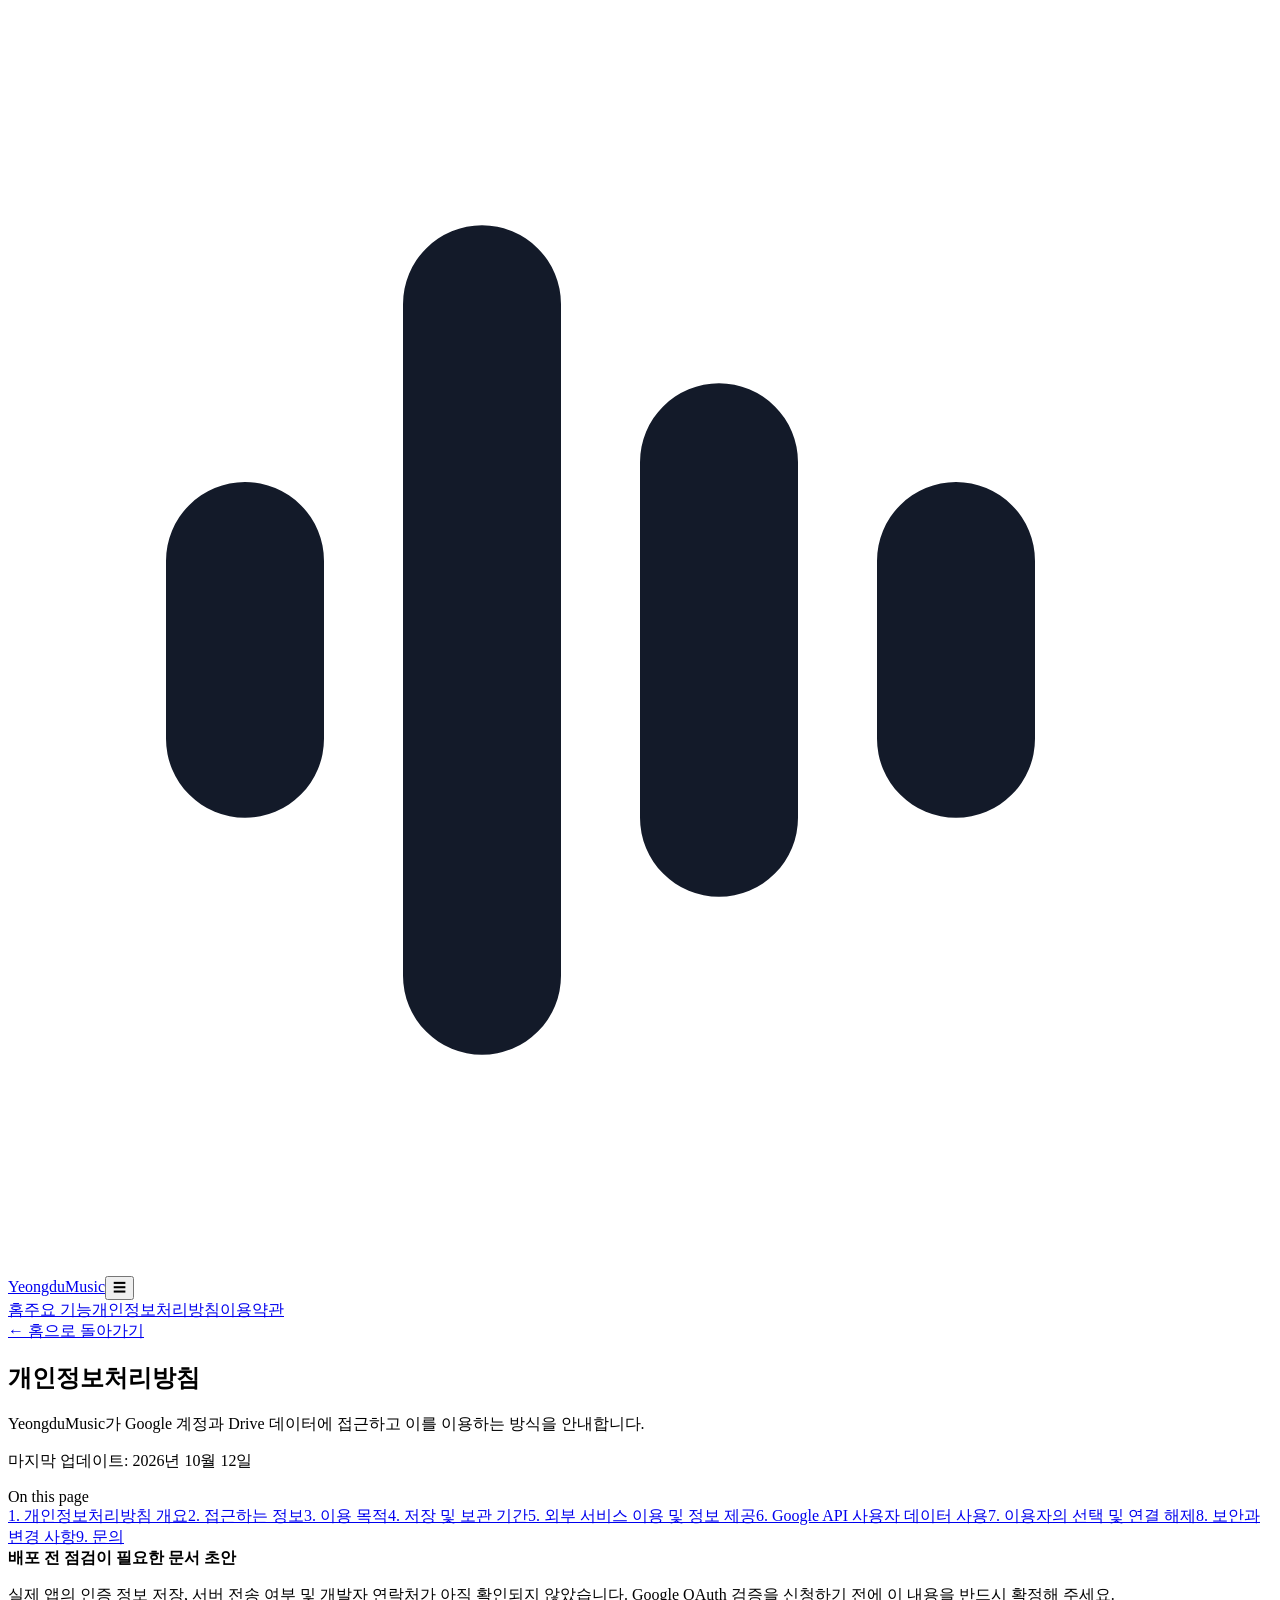
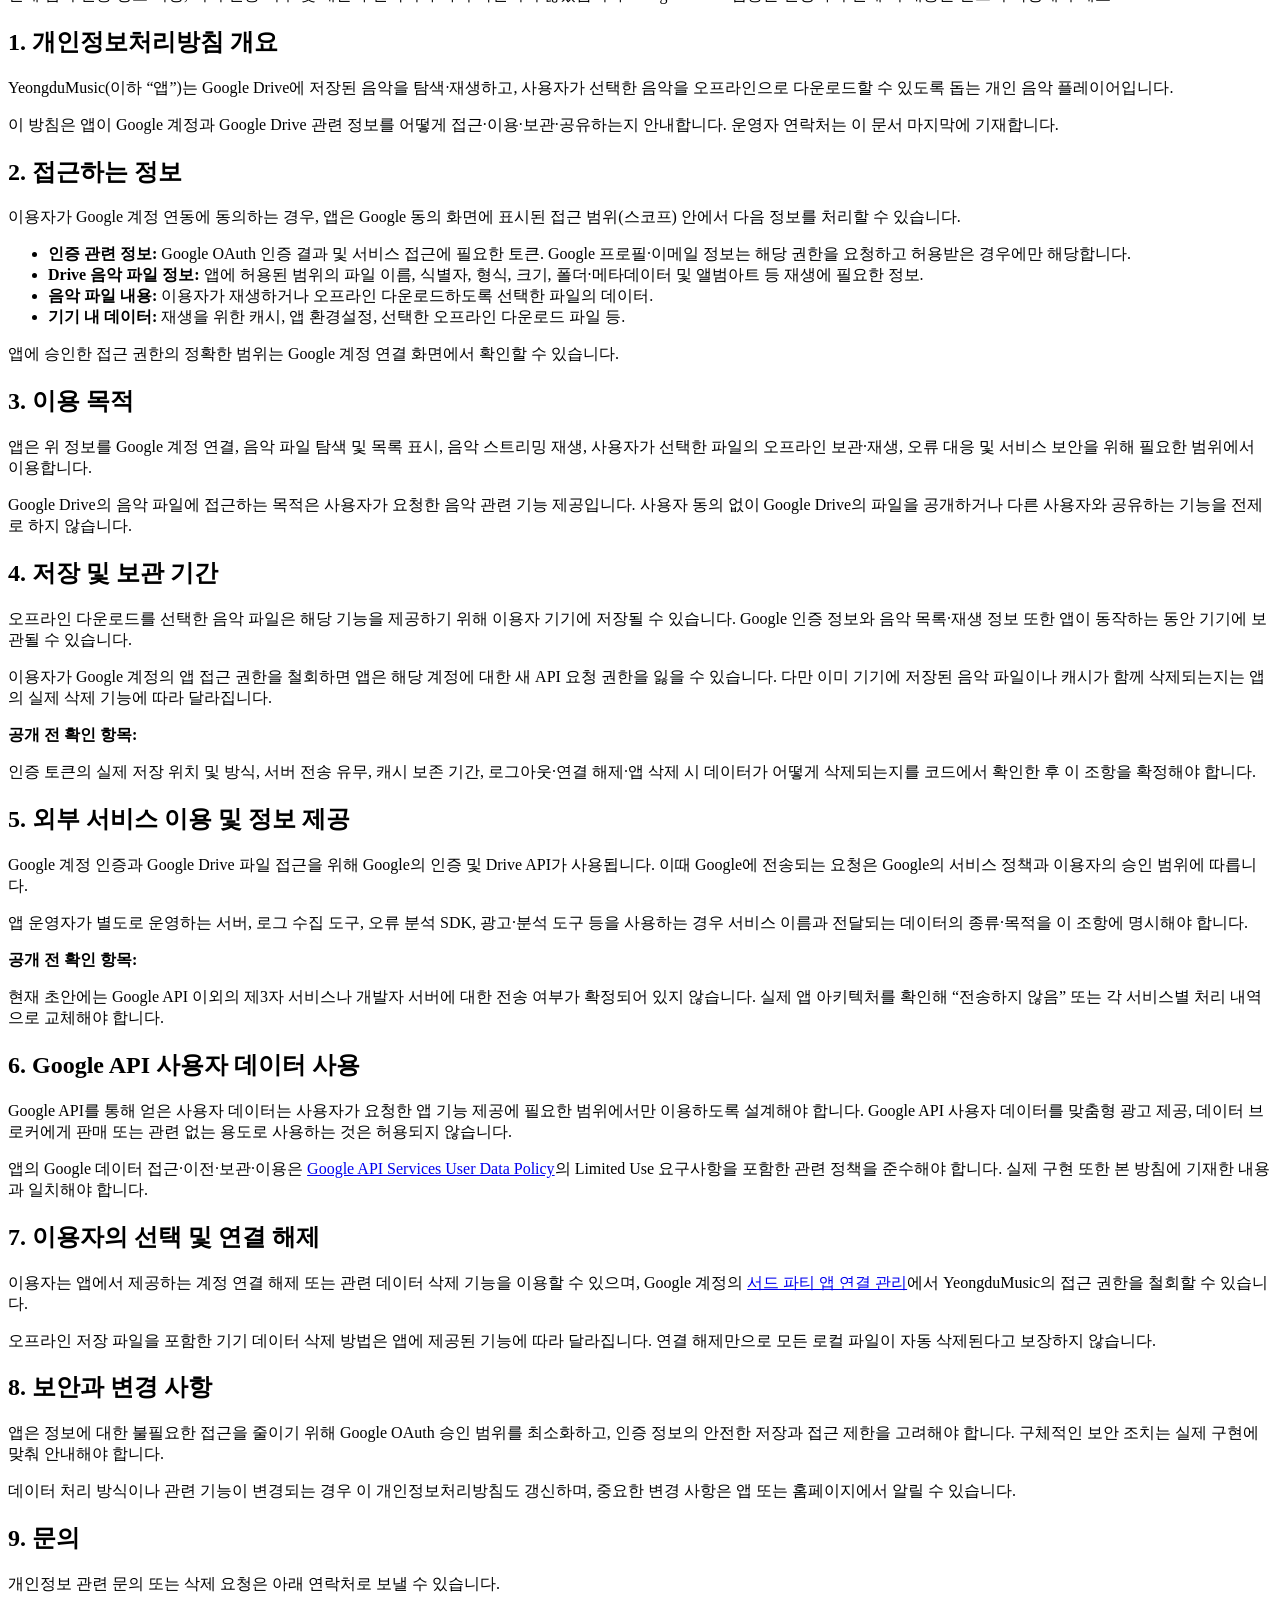
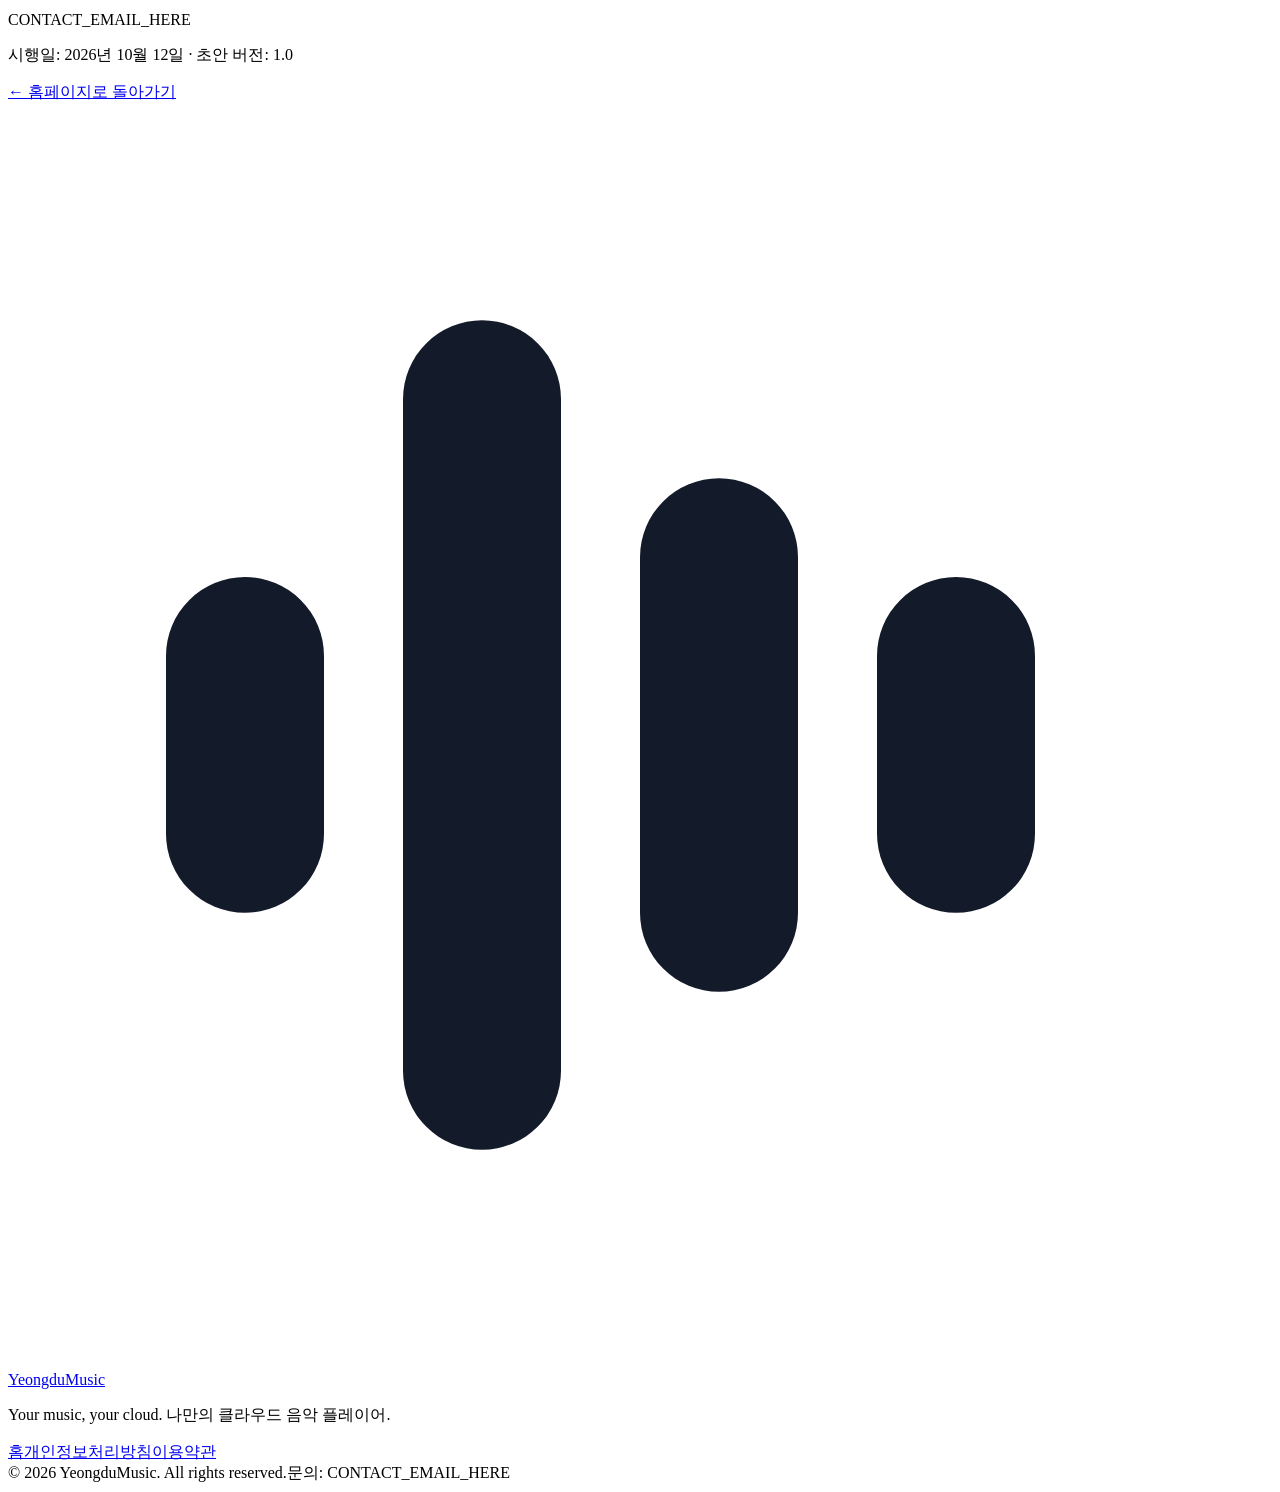
==== public/privacy/index.html @ 57102c9e "Initial Commit" ====
<!doctype html>
<html lang="ko"><head><meta charset="UTF-8"><meta name="viewport" content="width=device-width,initial-scale=1"><meta name="theme-color" content="#080a10"><meta name="description" content="YeongduMusic Google Drive 음악 플레이어 개인정보처리방침"><link rel="canonical" href="https://music.yeongdu.xyz/privacy/"><link rel="icon" type="image/svg+xml" href="/assets/favicon.svg"><link rel="stylesheet" href="/assets/styles.css"><title>개인정보처리방침 | YeongduMusic</title><script src="/assets/site.js" defer></script></head>
<body><header class="site-header"><div class="container header-inner"><a class="brand" href="/" aria-label="YeongduMusic 홈"><span class="brand-symbol" aria-hidden="true"><svg viewBox="0 0 64 64"><path d="M12 28v9M24 15v34M36 23v18M48 28v9" stroke="#131a29" stroke-width="8" stroke-linecap="round"/></svg></span><span>YeongduMusic</span></a><button type="button" class="menu-toggle" data-menu-toggle aria-label="메뉴 열기" aria-controls="main-nav" aria-expanded="false">☰</button><nav class="nav" id="main-nav" data-nav aria-label="주요 메뉴"><a href="/">홈</a><a href="/#features">주요 기능</a><a href="/privacy/" class="nav-active">개인정보처리방침</a><a href="/terms/" >이용약관</a></nav></div></header><main><section class="legal-hero"><div class="container"><a class="back-link" href="/"><span aria-hidden="true">←</span> 홈으로 돌아가기</a><h1>개인정보처리방침</h1><p>YeongduMusic가 Google 계정과 Drive 데이터에 접근하고 이를 이용하는 방식을 안내합니다.</p><p class="legal-meta">마지막 업데이트: 2026년 10월 12일</p></div></section><div class="container legal-layout"><aside class="toc" aria-label="문서 목차"><div class="toc-title">On this page</div><a href="#overview">1. 개인정보처리방침 개요</a><a href="#data">2. 접근하는 정보</a><a href="#purpose">3. 이용 목적</a><a href="#storage">4. 저장 및 보관 기간</a><a href="#sharing">5. 외부 서비스 이용 및 정보 제공</a><a href="#google">6. Google API 사용자 데이터 사용</a><a href="#control">7. 이용자의 선택 및 연결 해제</a><a href="#security">8. 보안과 변경 사항</a><a href="#contact">9. 문의</a></aside><article class="legal-content"><div class="legal-alert" role="note"><strong>배포 전 점검이 필요한 문서 초안</strong><p>실제 앱의 인증 정보 저장, 서버 전송 여부 및 개발자 연락처가 아직 확인되지 않았습니다. Google OAuth 검증을 신청하기 전에 이 내용을 반드시 확정해 주세요.</p></div><section id="overview"><h2>1. 개인정보처리방침 개요</h2><p>YeongduMusic(이하 “앱”)는 Google Drive에 저장된 음악을 탐색·재생하고, 사용자가 선택한 음악을 오프라인으로 다운로드할 수 있도록 돕는 개인 음악 플레이어입니다.</p><p>이 방침은 앱이 Google 계정과 Google Drive 관련 정보를 어떻게 접근·이용·보관·공유하는지 안내합니다. 운영자 연락처는 이 문서 마지막에 기재합니다.</p></section><section id="data"><h2>2. 접근하는 정보</h2><p>이용자가 Google 계정 연동에 동의하는 경우, 앱은 Google 동의 화면에 표시된 접근 범위(스코프) 안에서 다음 정보를 처리할 수 있습니다.</p><ul><li><strong>인증 관련 정보:</strong> Google OAuth 인증 결과 및 서비스 접근에 필요한 토큰. Google 프로필·이메일 정보는 해당 권한을 요청하고 허용받은 경우에만 해당합니다.</li><li><strong>Drive 음악 파일 정보:</strong> 앱에 허용된 범위의 파일 이름, 식별자, 형식, 크기, 폴더·메타데이터 및 앨범아트 등 재생에 필요한 정보.</li><li><strong>음악 파일 내용:</strong> 이용자가 재생하거나 오프라인 다운로드하도록 선택한 파일의 데이터.</li><li><strong>기기 내 데이터:</strong> 재생을 위한 캐시, 앱 환경설정, 선택한 오프라인 다운로드 파일 등.</li></ul><p>앱에 승인한 접근 권한의 정확한 범위는 Google 계정 연결 화면에서 확인할 수 있습니다.</p></section><section id="purpose"><h2>3. 이용 목적</h2><p>앱은 위 정보를 Google 계정 연결, 음악 파일 탐색 및 목록 표시, 음악 스트리밍 재생, 사용자가 선택한 파일의 오프라인 보관·재생, 오류 대응 및 서비스 보안을 위해 필요한 범위에서 이용합니다.</p><p>Google Drive의 음악 파일에 접근하는 목적은 사용자가 요청한 음악 관련 기능 제공입니다. 사용자 동의 없이 Google Drive의 파일을 공개하거나 다른 사용자와 공유하는 기능을 전제로 하지 않습니다.</p></section><section id="storage"><h2>4. 저장 및 보관 기간</h2><p>오프라인 다운로드를 선택한 음악 파일은 해당 기능을 제공하기 위해 이용자 기기에 저장될 수 있습니다. Google 인증 정보와 음악 목록·재생 정보 또한 앱이 동작하는 동안 기기에 보관될 수 있습니다.</p><p>이용자가 Google 계정의 앱 접근 권한을 철회하면 앱은 해당 계정에 대한 새 API 요청 권한을 잃을 수 있습니다. 다만 이미 기기에 저장된 음악 파일이나 캐시가 함께 삭제되는지는 앱의 실제 삭제 기능에 따라 달라집니다.</p><div class="legal-alert"><strong>공개 전 확인 항목:</strong><p>인증 토큰의 실제 저장 위치 및 방식, 서버 전송 유무, 캐시 보존 기간, 로그아웃·연결 해제·앱 삭제 시 데이터가 어떻게 삭제되는지를 코드에서 확인한 후 이 조항을 확정해야 합니다.</p></div></section><section id="sharing"><h2>5. 외부 서비스 이용 및 정보 제공</h2><p>Google 계정 인증과 Google Drive 파일 접근을 위해 Google의 인증 및 Drive API가 사용됩니다. 이때 Google에 전송되는 요청은 Google의 서비스 정책과 이용자의 승인 범위에 따릅니다.</p><p>앱 운영자가 별도로 운영하는 서버, 로그 수집 도구, 오류 분석 SDK, 광고·분석 도구 등을 사용하는 경우 서비스 이름과 전달되는 데이터의 종류·목적을 이 조항에 명시해야 합니다.</p><div class="legal-alert"><strong>공개 전 확인 항목:</strong><p>현재 초안에는 Google API 이외의 제3자 서비스나 개발자 서버에 대한 전송 여부가 확정되어 있지 않습니다. 실제 앱 아키텍처를 확인해 “전송하지 않음” 또는 각 서비스별 처리 내역으로 교체해야 합니다.</p></div></section><section id="google"><h2>6. Google API 사용자 데이터 사용</h2><p>Google API를 통해 얻은 사용자 데이터는 사용자가 요청한 앱 기능 제공에 필요한 범위에서만 이용하도록 설계해야 합니다. Google API 사용자 데이터를 맞춤형 광고 제공, 데이터 브로커에게 판매 또는 관련 없는 용도로 사용하는 것은 허용되지 않습니다.</p><p>앱의 Google 데이터 접근·이전·보관·이용은 <a href="https://developers.google.com/terms/api-services-user-data-policy" target="_blank" rel="noopener noreferrer">Google API Services User Data Policy</a>의 Limited Use 요구사항을 포함한 관련 정책을 준수해야 합니다. 실제 구현 또한 본 방침에 기재한 내용과 일치해야 합니다.</p></section><section id="control"><h2>7. 이용자의 선택 및 연결 해제</h2><p>이용자는 앱에서 제공하는 계정 연결 해제 또는 관련 데이터 삭제 기능을 이용할 수 있으며, Google 계정의 <a href="https://myaccount.google.com/connections" target="_blank" rel="noopener noreferrer">서드 파티 앱 연결 관리</a>에서 YeongduMusic의 접근 권한을 철회할 수 있습니다.</p><p>오프라인 저장 파일을 포함한 기기 데이터 삭제 방법은 앱에 제공된 기능에 따라 달라집니다. 연결 해제만으로 모든 로컬 파일이 자동 삭제된다고 보장하지 않습니다.</p></section><section id="security"><h2>8. 보안과 변경 사항</h2><p>앱은 정보에 대한 불필요한 접근을 줄이기 위해 Google OAuth 승인 범위를 최소화하고, 인증 정보의 안전한 저장과 접근 제한을 고려해야 합니다. 구체적인 보안 조치는 실제 구현에 맞춰 안내해야 합니다.</p><p>데이터 처리 방식이나 관련 기능이 변경되는 경우 이 개인정보처리방침도 갱신하며, 중요한 변경 사항은 앱 또는 홈페이지에서 알릴 수 있습니다.</p></section><section id="contact"><h2>9. 문의</h2><p>개인정보 관련 문의 또는 삭제 요청은 아래 연락처로 보낼 수 있습니다.</p><div class="contact-tile"><span>CONTACT_EMAIL_HERE</span></div><p class="minor" style="margin-top:16px">시행일: 2026년 10월 12일 · 초안 버전: 1.0</p></section><a href="/" class="back-link">← 홈페이지로 돌아가기</a></article></div></main><footer class="site-footer"><div class="container"><div class="footer-top"><div><a class="brand" href="/" aria-label="YeongduMusic 홈"><span class="brand-symbol" aria-hidden="true"><svg viewBox="0 0 64 64"><path d="M12 28v9M24 15v34M36 23v18M48 28v9" stroke="#131a29" stroke-width="8" stroke-linecap="round"/></svg></span><span>YeongduMusic</span></a><p class="footer-brand-text">Your music, your cloud. 나만의 클라우드 음악 플레이어.</p></div><nav aria-label="푸터 메뉴" class="footer-links"><a href="/">홈</a><a href="/privacy/">개인정보처리방침</a><a href="/terms/">이용약관</a></nav></div><div class="footer-bottom"><span>© <span data-year>2026</span> YeongduMusic. All rights reserved.</span><span class="footer-contact">문의: CONTACT_EMAIL_HERE</span></div></div></footer></body></html>
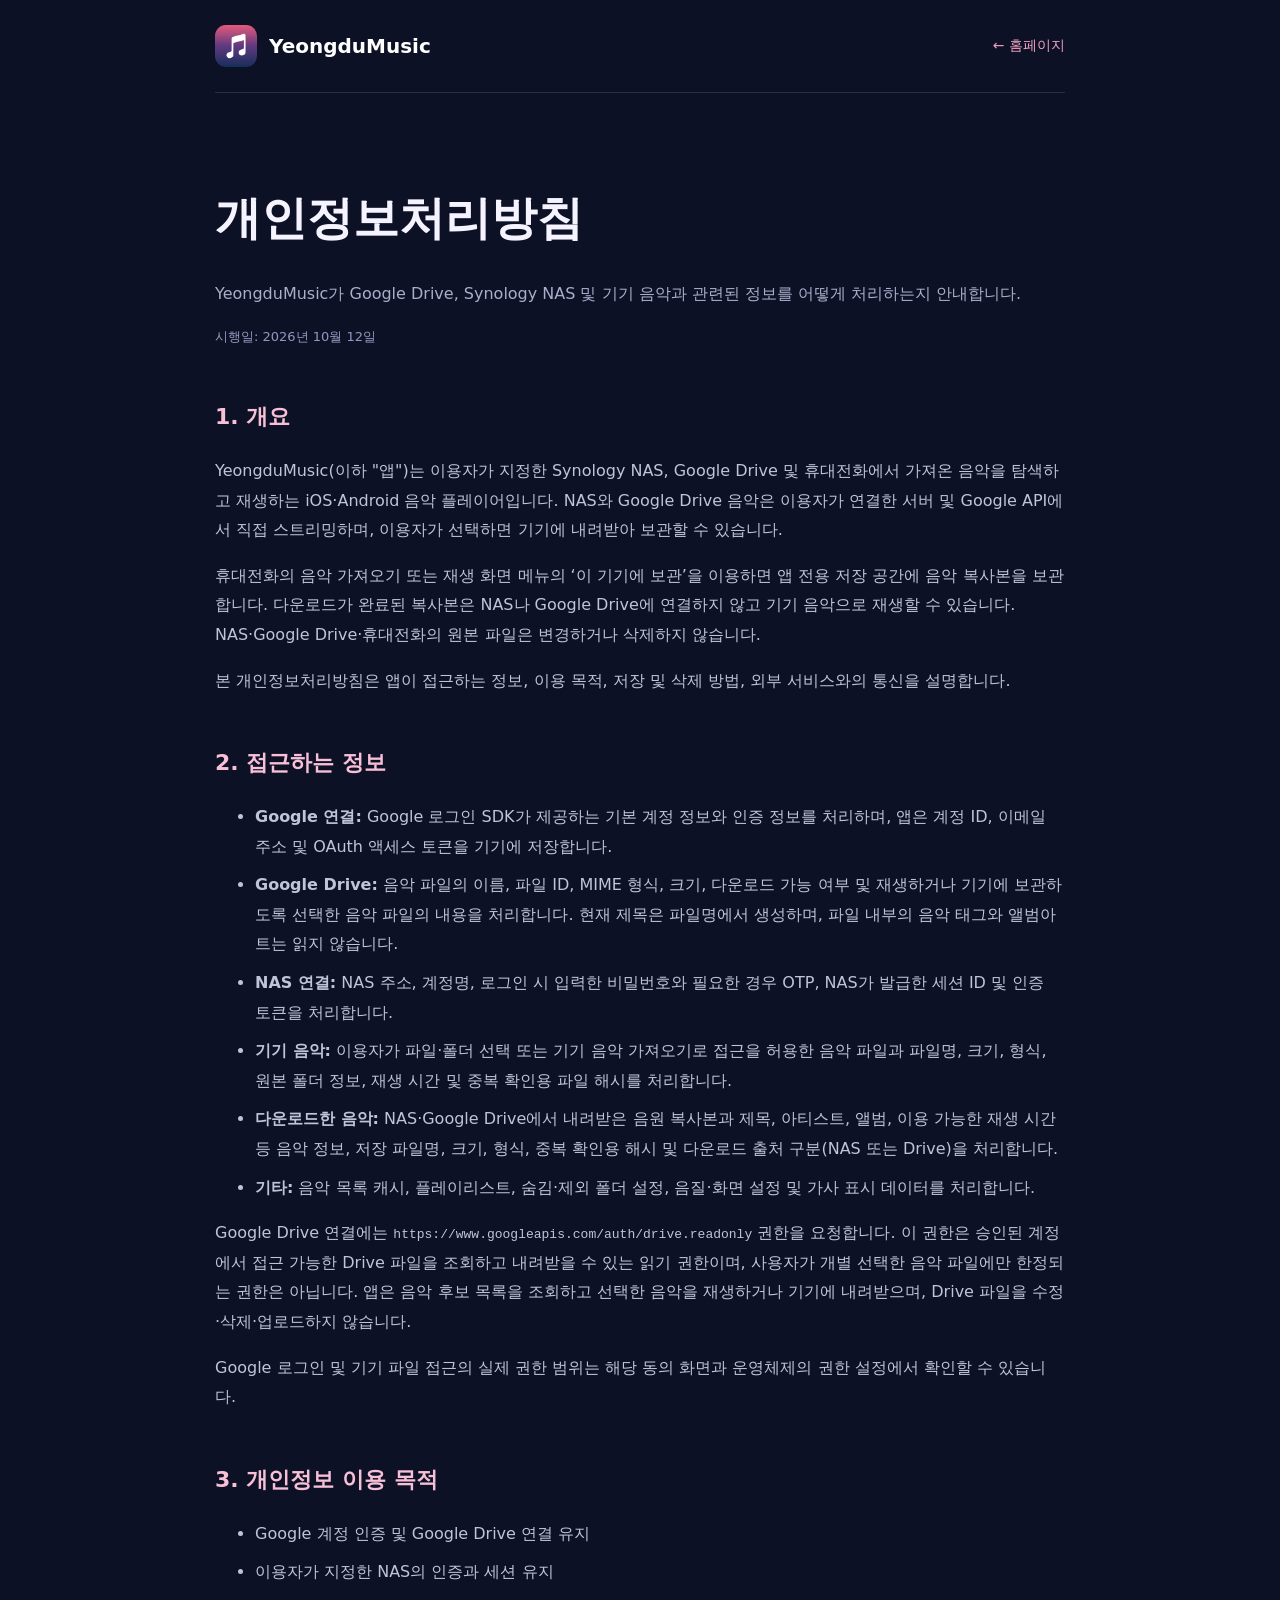
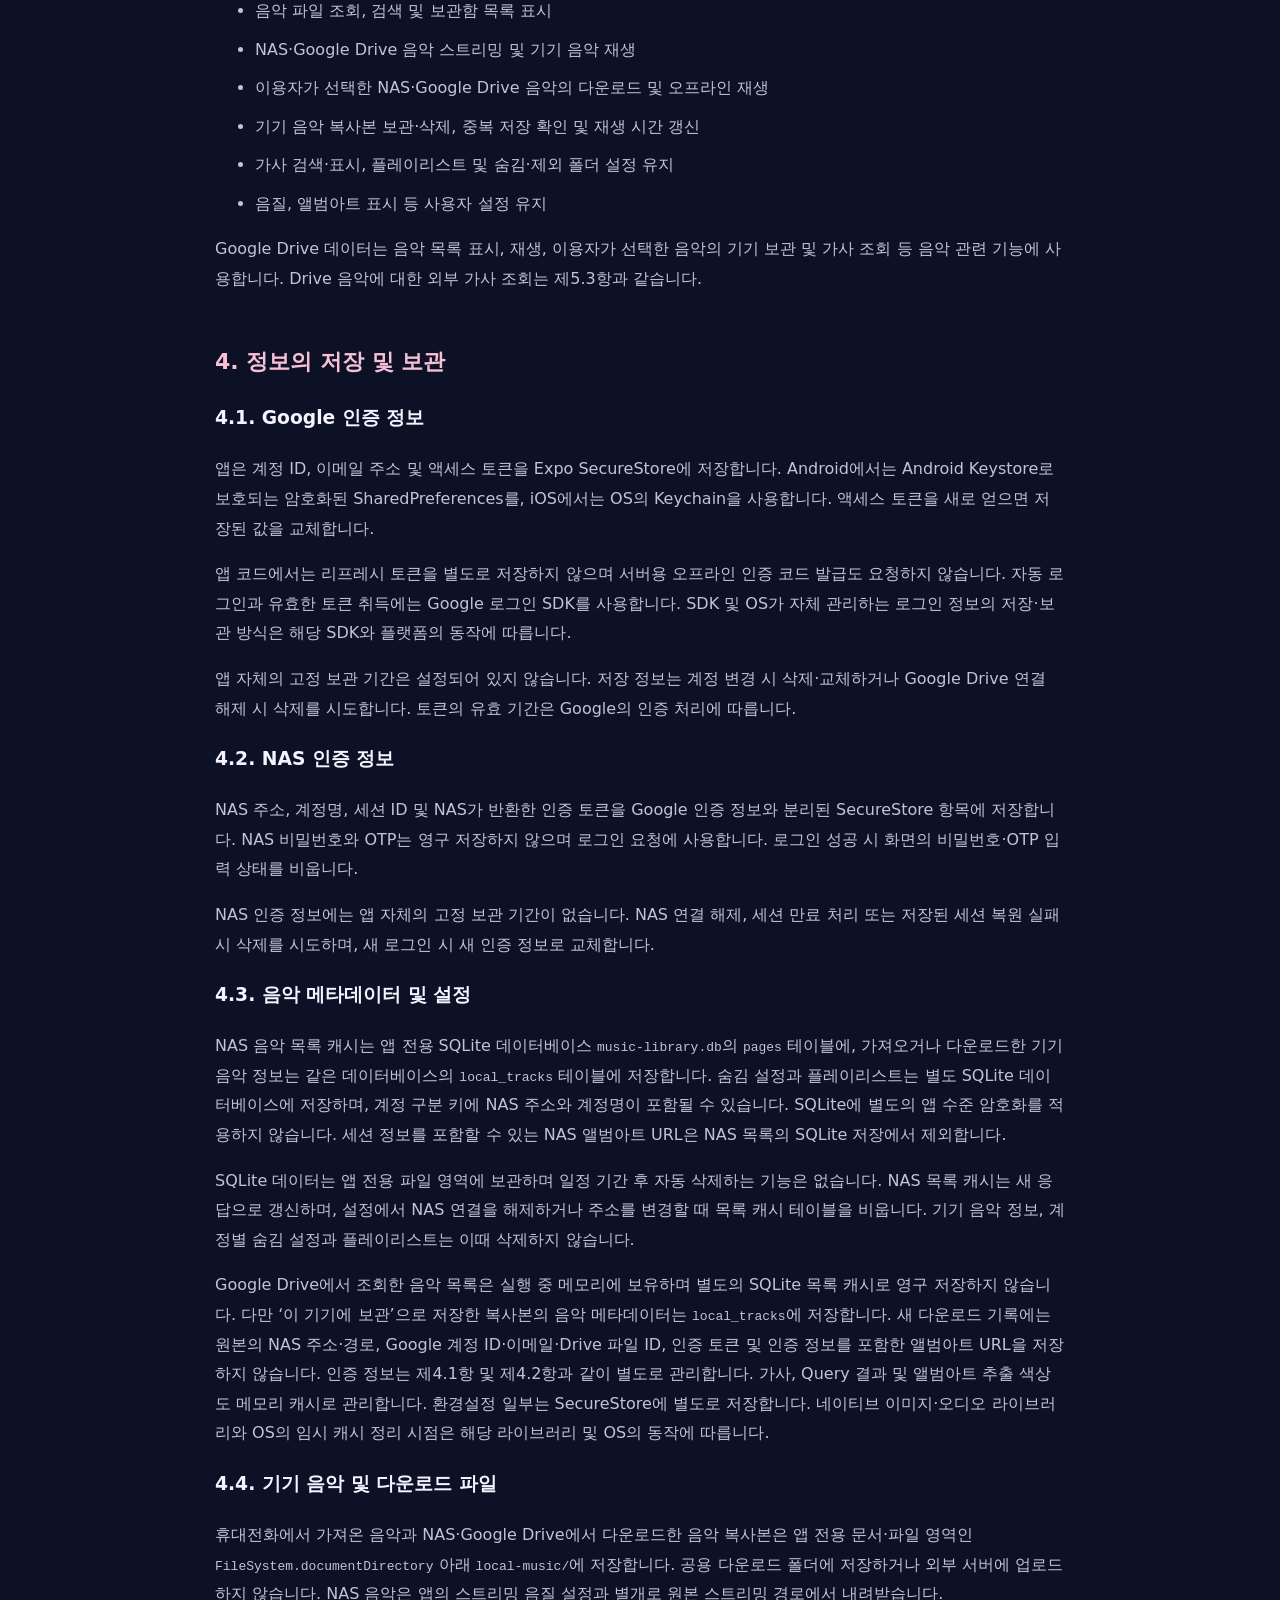
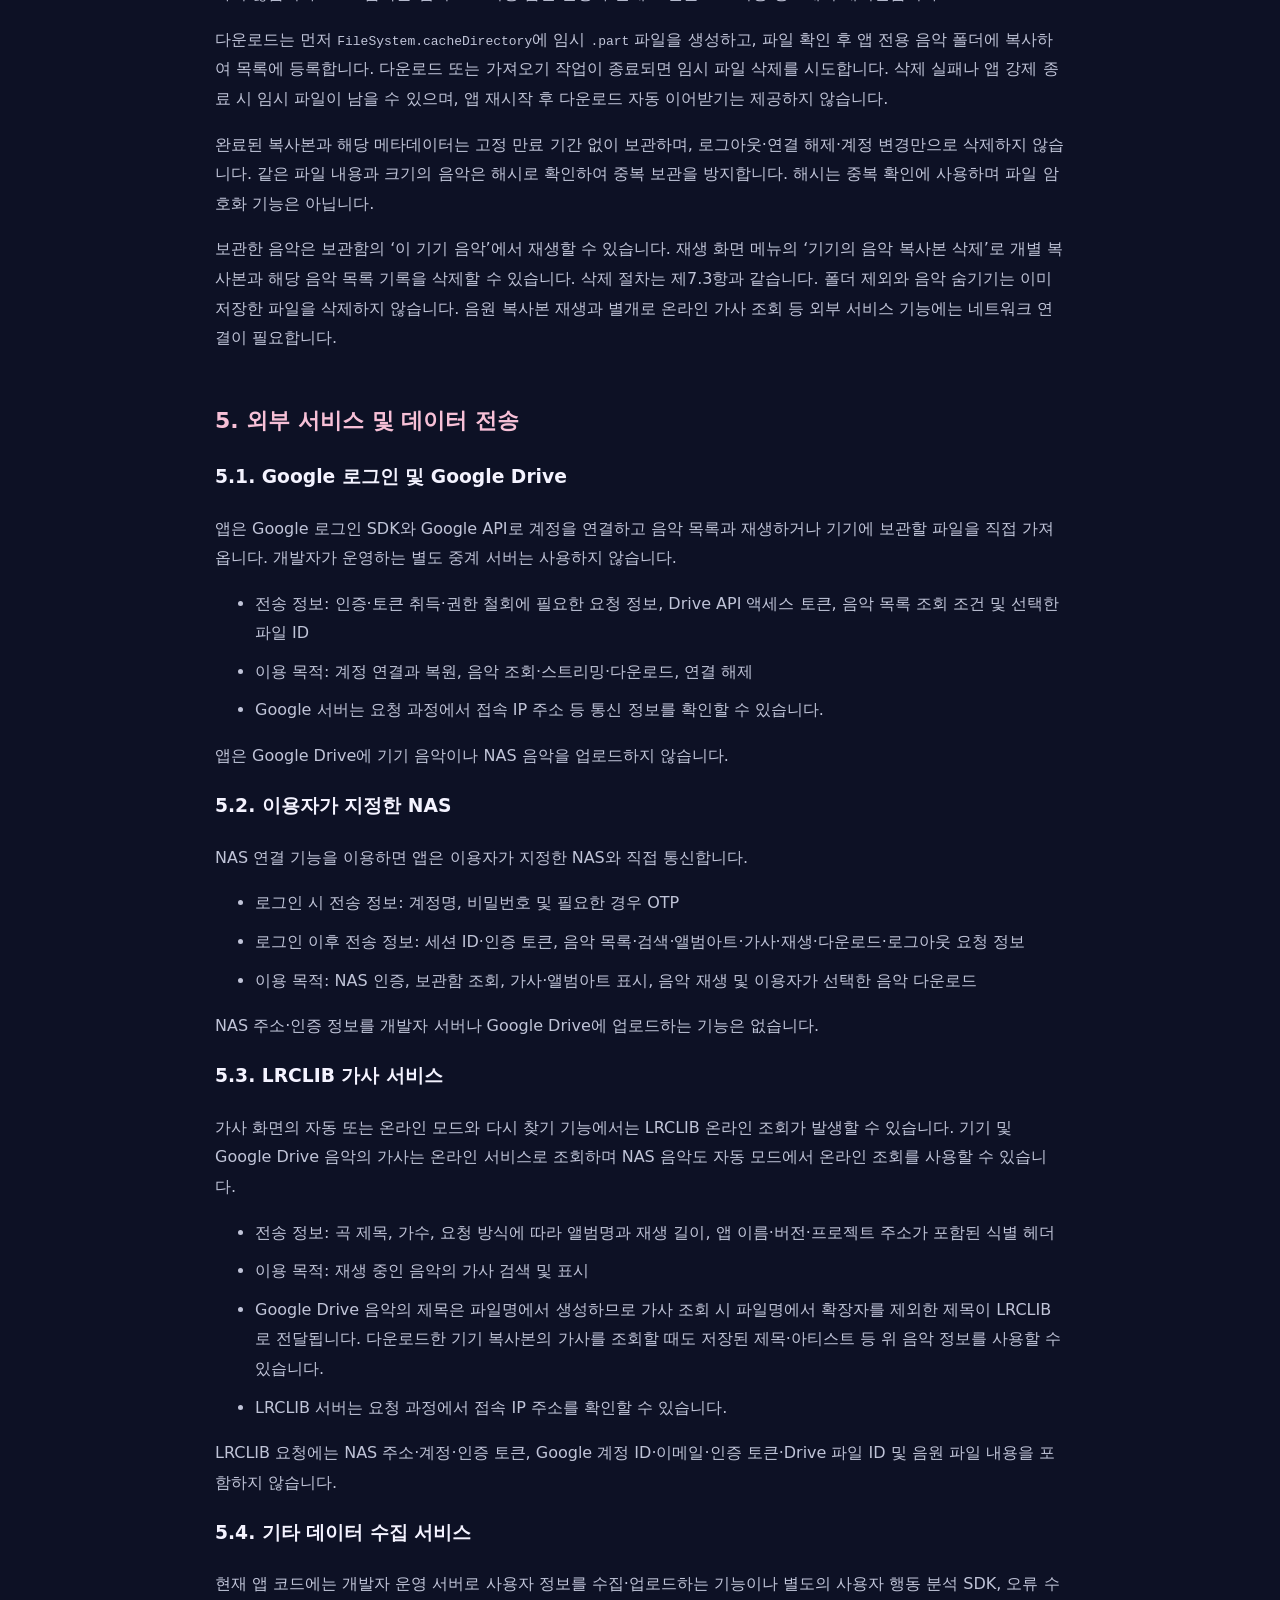
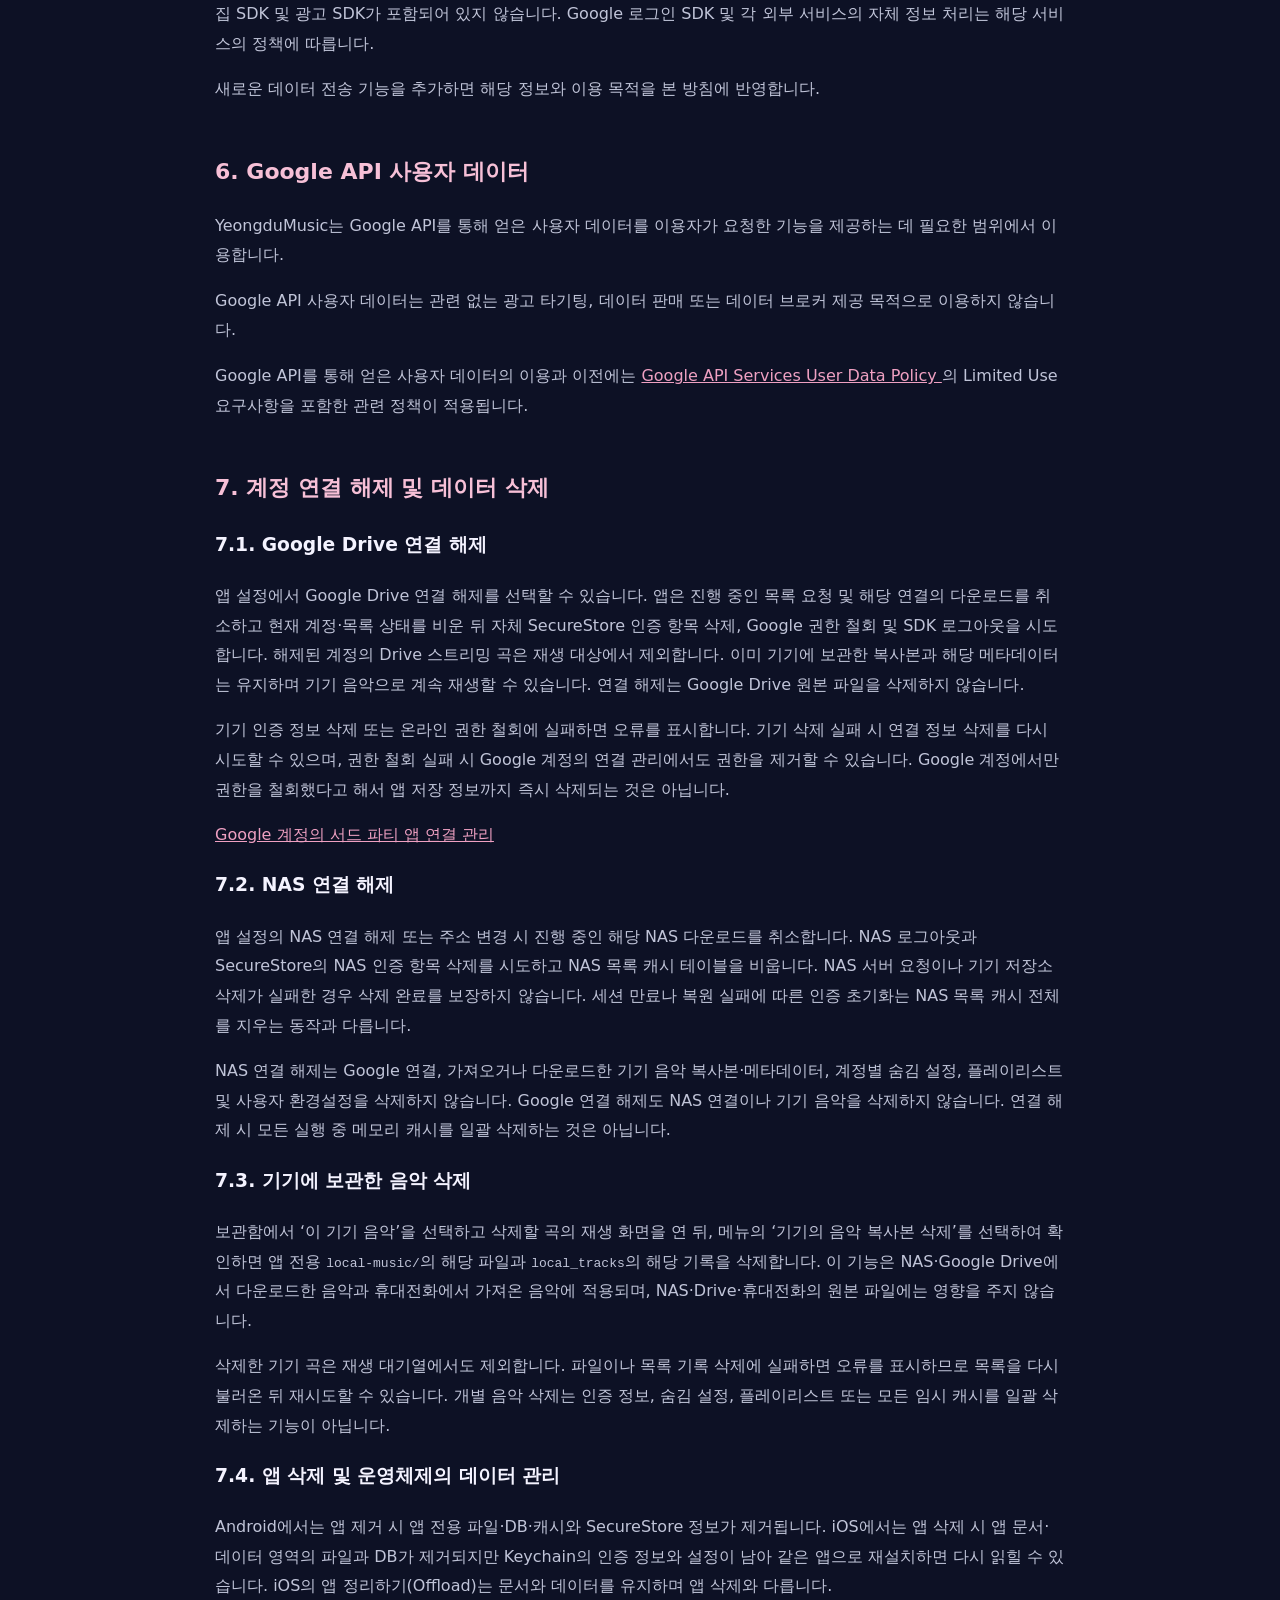
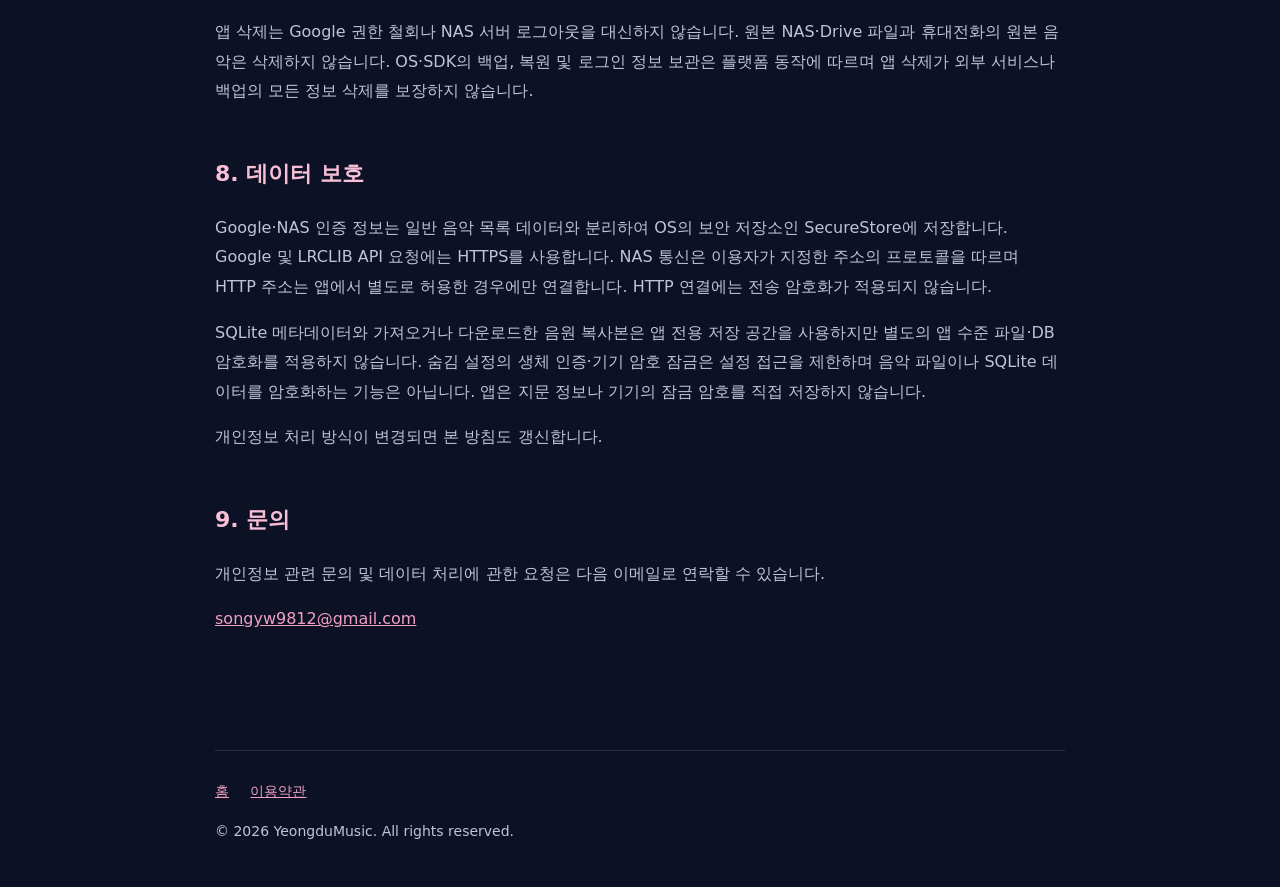
==== commit 9865a9be: "Refactor privacy and terms pages with updated content and styling; enhance user experience and compl" ====
--- a/public/privacy/index.html
+++ b/public/privacy/index.html
@@ -1,3 +1,214 @@
-<!doctype html>
-<html lang="ko"><head><meta charset="UTF-8"><meta name="viewport" content="width=device-width,initial-scale=1"><meta name="theme-color" content="#080a10"><meta name="description" content="YeongduMusic Google Drive 음악 플레이어 개인정보처리방침"><link rel="canonical" href="https://music.yeongdu.xyz/privacy/"><link rel="icon" type="image/svg+xml" href="/assets/favicon.svg"><link rel="stylesheet" href="/assets/styles.css"><title>개인정보처리방침 | YeongduMusic</title><script src="/assets/site.js" defer></script></head>
-<body><header class="site-header"><div class="container header-inner"><a class="brand" href="/" aria-label="YeongduMusic 홈"><span class="brand-symbol" aria-hidden="true"><svg viewBox="0 0 64 64"><path d="M12 28v9M24 15v34M36 23v18M48 28v9" stroke="#131a29" stroke-width="8" stroke-linecap="round"/></svg></span><span>YeongduMusic</span></a><button type="button" class="menu-toggle" data-menu-toggle aria-label="메뉴 열기" aria-controls="main-nav" aria-expanded="false">☰</button><nav class="nav" id="main-nav" data-nav aria-label="주요 메뉴"><a href="/">홈</a><a href="/#features">주요 기능</a><a href="/privacy/" class="nav-active">개인정보처리방침</a><a href="/terms/" >이용약관</a></nav></div></header><main><section class="legal-hero"><div class="container"><a class="back-link" href="/"><span aria-hidden="true">←</span> 홈으로 돌아가기</a><h1>개인정보처리방침</h1><p>YeongduMusic가 Google 계정과 Drive 데이터에 접근하고 이를 이용하는 방식을 안내합니다.</p><p class="legal-meta">마지막 업데이트: 2026년 10월 12일</p></div></section><div class="container legal-layout"><aside class="toc" aria-label="문서 목차"><div class="toc-title">On this page</div><a href="#overview">1. 개인정보처리방침 개요</a><a href="#data">2. 접근하는 정보</a><a href="#purpose">3. 이용 목적</a><a href="#storage">4. 저장 및 보관 기간</a><a href="#sharing">5. 외부 서비스 이용 및 정보 제공</a><a href="#google">6. Google API 사용자 데이터 사용</a><a href="#control">7. 이용자의 선택 및 연결 해제</a><a href="#security">8. 보안과 변경 사항</a><a href="#contact">9. 문의</a></aside><article class="legal-content"><div class="legal-alert" role="note"><strong>배포 전 점검이 필요한 문서 초안</strong><p>실제 앱의 인증 정보 저장, 서버 전송 여부 및 개발자 연락처가 아직 확인되지 않았습니다. Google OAuth 검증을 신청하기 전에 이 내용을 반드시 확정해 주세요.</p></div><section id="overview"><h2>1. 개인정보처리방침 개요</h2><p>YeongduMusic(이하 “앱”)는 Google Drive에 저장된 음악을 탐색·재생하고, 사용자가 선택한 음악을 오프라인으로 다운로드할 수 있도록 돕는 개인 음악 플레이어입니다.</p><p>이 방침은 앱이 Google 계정과 Google Drive 관련 정보를 어떻게 접근·이용·보관·공유하는지 안내합니다. 운영자 연락처는 이 문서 마지막에 기재합니다.</p></section><section id="data"><h2>2. 접근하는 정보</h2><p>이용자가 Google 계정 연동에 동의하는 경우, 앱은 Google 동의 화면에 표시된 접근 범위(스코프) 안에서 다음 정보를 처리할 수 있습니다.</p><ul><li><strong>인증 관련 정보:</strong> Google OAuth 인증 결과 및 서비스 접근에 필요한 토큰. Google 프로필·이메일 정보는 해당 권한을 요청하고 허용받은 경우에만 해당합니다.</li><li><strong>Drive 음악 파일 정보:</strong> 앱에 허용된 범위의 파일 이름, 식별자, 형식, 크기, 폴더·메타데이터 및 앨범아트 등 재생에 필요한 정보.</li><li><strong>음악 파일 내용:</strong> 이용자가 재생하거나 오프라인 다운로드하도록 선택한 파일의 데이터.</li><li><strong>기기 내 데이터:</strong> 재생을 위한 캐시, 앱 환경설정, 선택한 오프라인 다운로드 파일 등.</li></ul><p>앱에 승인한 접근 권한의 정확한 범위는 Google 계정 연결 화면에서 확인할 수 있습니다.</p></section><section id="purpose"><h2>3. 이용 목적</h2><p>앱은 위 정보를 Google 계정 연결, 음악 파일 탐색 및 목록 표시, 음악 스트리밍 재생, 사용자가 선택한 파일의 오프라인 보관·재생, 오류 대응 및 서비스 보안을 위해 필요한 범위에서 이용합니다.</p><p>Google Drive의 음악 파일에 접근하는 목적은 사용자가 요청한 음악 관련 기능 제공입니다. 사용자 동의 없이 Google Drive의 파일을 공개하거나 다른 사용자와 공유하는 기능을 전제로 하지 않습니다.</p></section><section id="storage"><h2>4. 저장 및 보관 기간</h2><p>오프라인 다운로드를 선택한 음악 파일은 해당 기능을 제공하기 위해 이용자 기기에 저장될 수 있습니다. Google 인증 정보와 음악 목록·재생 정보 또한 앱이 동작하는 동안 기기에 보관될 수 있습니다.</p><p>이용자가 Google 계정의 앱 접근 권한을 철회하면 앱은 해당 계정에 대한 새 API 요청 권한을 잃을 수 있습니다. 다만 이미 기기에 저장된 음악 파일이나 캐시가 함께 삭제되는지는 앱의 실제 삭제 기능에 따라 달라집니다.</p><div class="legal-alert"><strong>공개 전 확인 항목:</strong><p>인증 토큰의 실제 저장 위치 및 방식, 서버 전송 유무, 캐시 보존 기간, 로그아웃·연결 해제·앱 삭제 시 데이터가 어떻게 삭제되는지를 코드에서 확인한 후 이 조항을 확정해야 합니다.</p></div></section><section id="sharing"><h2>5. 외부 서비스 이용 및 정보 제공</h2><p>Google 계정 인증과 Google Drive 파일 접근을 위해 Google의 인증 및 Drive API가 사용됩니다. 이때 Google에 전송되는 요청은 Google의 서비스 정책과 이용자의 승인 범위에 따릅니다.</p><p>앱 운영자가 별도로 운영하는 서버, 로그 수집 도구, 오류 분석 SDK, 광고·분석 도구 등을 사용하는 경우 서비스 이름과 전달되는 데이터의 종류·목적을 이 조항에 명시해야 합니다.</p><div class="legal-alert"><strong>공개 전 확인 항목:</strong><p>현재 초안에는 Google API 이외의 제3자 서비스나 개발자 서버에 대한 전송 여부가 확정되어 있지 않습니다. 실제 앱 아키텍처를 확인해 “전송하지 않음” 또는 각 서비스별 처리 내역으로 교체해야 합니다.</p></div></section><section id="google"><h2>6. Google API 사용자 데이터 사용</h2><p>Google API를 통해 얻은 사용자 데이터는 사용자가 요청한 앱 기능 제공에 필요한 범위에서만 이용하도록 설계해야 합니다. Google API 사용자 데이터를 맞춤형 광고 제공, 데이터 브로커에게 판매 또는 관련 없는 용도로 사용하는 것은 허용되지 않습니다.</p><p>앱의 Google 데이터 접근·이전·보관·이용은 <a href="https://developers.google.com/terms/api-services-user-data-policy" target="_blank" rel="noopener noreferrer">Google API Services User Data Policy</a>의 Limited Use 요구사항을 포함한 관련 정책을 준수해야 합니다. 실제 구현 또한 본 방침에 기재한 내용과 일치해야 합니다.</p></section><section id="control"><h2>7. 이용자의 선택 및 연결 해제</h2><p>이용자는 앱에서 제공하는 계정 연결 해제 또는 관련 데이터 삭제 기능을 이용할 수 있으며, Google 계정의 <a href="https://myaccount.google.com/connections" target="_blank" rel="noopener noreferrer">서드 파티 앱 연결 관리</a>에서 YeongduMusic의 접근 권한을 철회할 수 있습니다.</p><p>오프라인 저장 파일을 포함한 기기 데이터 삭제 방법은 앱에 제공된 기능에 따라 달라집니다. 연결 해제만으로 모든 로컬 파일이 자동 삭제된다고 보장하지 않습니다.</p></section><section id="security"><h2>8. 보안과 변경 사항</h2><p>앱은 정보에 대한 불필요한 접근을 줄이기 위해 Google OAuth 승인 범위를 최소화하고, 인증 정보의 안전한 저장과 접근 제한을 고려해야 합니다. 구체적인 보안 조치는 실제 구현에 맞춰 안내해야 합니다.</p><p>데이터 처리 방식이나 관련 기능이 변경되는 경우 이 개인정보처리방침도 갱신하며, 중요한 변경 사항은 앱 또는 홈페이지에서 알릴 수 있습니다.</p></section><section id="contact"><h2>9. 문의</h2><p>개인정보 관련 문의 또는 삭제 요청은 아래 연락처로 보낼 수 있습니다.</p><div class="contact-tile"><span>CONTACT_EMAIL_HERE</span></div><p class="minor" style="margin-top:16px">시행일: 2026년 10월 12일 · 초안 버전: 1.0</p></section><a href="/" class="back-link">← 홈페이지로 돌아가기</a></article></div></main><footer class="site-footer"><div class="container"><div class="footer-top"><div><a class="brand" href="/" aria-label="YeongduMusic 홈"><span class="brand-symbol" aria-hidden="true"><svg viewBox="0 0 64 64"><path d="M12 28v9M24 15v34M36 23v18M48 28v9" stroke="#131a29" stroke-width="8" stroke-linecap="round"/></svg></span><span>YeongduMusic</span></a><p class="footer-brand-text">Your music, your cloud. 나만의 클라우드 음악 플레이어.</p></div><nav aria-label="푸터 메뉴" class="footer-links"><a href="/">홈</a><a href="/privacy/">개인정보처리방침</a><a href="/terms/">이용약관</a></nav></div><div class="footer-bottom"><span>© <span data-year>2026</span> YeongduMusic. All rights reserved.</span><span class="footer-contact">문의: CONTACT_EMAIL_HERE</span></div></div></footer></body></html>+<!DOCTYPE html>
+<html lang="ko">
+<head>
+  <meta charset="UTF-8">
+  <meta name="viewport" content="width=device-width, initial-scale=1">
+  <meta name="theme-color" content="#10132b">
+  <meta name="description" content="YeongduMusic 개인정보처리방침">
+  <title>개인정보처리방침 | YeongduMusic</title>
+  <link rel="canonical" href="https://music.yeongdu.xyz/privacy/">
+  <link rel="icon" type="image/png" href="../assets/app-icon.png">
+
+  <style>
+    :root { color-scheme: dark; }
+    * { box-sizing: border-box; }
+    body {
+      margin: 0; background: #0d1125; color: #f4f3ff;
+      font-family: system-ui, -apple-system, "Segoe UI", sans-serif;
+      line-height: 1.85;
+    }
+    a { color: #efa0c2; }
+    .container { width: min(850px, 90%); margin: auto; }
+    header {
+      display: flex; align-items: center; justify-content: space-between;
+      gap: 15px; padding: 25px 0; border-bottom: 1px solid #ffffff20;
+    }
+    .brand { display: flex; align-items: center; gap: 12px; color: white; text-decoration: none; font-size: 20px; font-weight: 800; }
+    .brand img { width: 42px; height: 42px; border-radius: 11px; }
+    .back { font-size: 14px; text-decoration: none; }
+    main { padding: 65px 0 100px; }
+    h1 { font-size: clamp(32px, 5vw, 46px); line-height: 1.3; }
+    h2 { color: #f7c0d7; font-size: 22px; margin-top: 48px; }
+    p, li { color: #c0c4d8; }
+    li { margin-bottom: 9px; }
+    .subtitle { color: #a9aecb; }
+    .date { font-size: 13px; color: #9198bd; }
+    .notice {
+      border: 1px solid #ffffff20;
+      background: #191d38; border-radius: 14px;
+      padding: 18px 22px; margin: 30px 0;
+    }
+    .notice p { margin: 0; }
+    footer { padding: 28px 0; border-top: 1px solid #ffffff20; font-size: 14px; color: #a9aecb; }
+    footer a { margin-right: 17px; }
+  </style>
+</head>
+<body>
+  <header class="container">
+    <a class="brand" href="../">
+      <img src="../assets/app-icon.png" alt="YeongduMusic 앱 아이콘">
+      YeongduMusic
+    </a>
+    <a class="back" href="../">← 홈페이지</a>
+  </header>
+
+  <main class="container">
+    <h1>개인정보처리방침</h1>
+    <p class="subtitle">
+      YeongduMusic가 Google Drive, Synology NAS 및 기기 음악과 관련된
+      정보를 어떻게 처리하는지 안내합니다.
+    </p>
+    <p class="date">시행일: 2026년 10월 12일</p>
+
+    <section>
+      <h2>1. 개요</h2>
+      <p>YeongduMusic(이하 "앱")는 이용자가 지정한 Synology NAS, Google Drive 및 휴대전화에서 가져온 음악을 탐색하고 재생하는 iOS·Android 음악 플레이어입니다. NAS와 Google Drive 음악은 이용자가 연결한 서버 및 Google API에서 직접 스트리밍하며, 이용자가 선택하면 기기에 내려받아 보관할 수 있습니다.</p>
+      <p>휴대전화의 음악 가져오기 또는 재생 화면 메뉴의 ‘이 기기에 보관’을 이용하면 앱 전용 저장 공간에 음악 복사본을 보관합니다. 다운로드가 완료된 복사본은 NAS나 Google Drive에 연결하지 않고 기기 음악으로 재생할 수 있습니다. NAS·Google Drive·휴대전화의 원본 파일은 변경하거나 삭제하지 않습니다.</p>
+      <p>본 개인정보처리방침은 앱이 접근하는 정보, 이용 목적, 저장 및 삭제 방법, 외부 서비스와의 통신을 설명합니다.</p>
+    </section>
+
+    <section>
+      <h2>2. 접근하는 정보</h2>
+      <ul>
+        <li><strong>Google 연결:</strong> Google 로그인 SDK가 제공하는 기본 계정 정보와 인증 정보를 처리하며, 앱은 계정 ID, 이메일 주소 및 OAuth 액세스 토큰을 기기에 저장합니다.</li>
+        <li><strong>Google Drive:</strong> 음악 파일의 이름, 파일 ID, MIME 형식, 크기, 다운로드 가능 여부 및 재생하거나 기기에 보관하도록 선택한 음악 파일의 내용을 처리합니다. 현재 제목은 파일명에서 생성하며, 파일 내부의 음악 태그와 앨범아트는 읽지 않습니다.</li>
+        <li><strong>NAS 연결:</strong> NAS 주소, 계정명, 로그인 시 입력한 비밀번호와 필요한 경우 OTP, NAS가 발급한 세션 ID 및 인증 토큰을 처리합니다.</li>
+        <li><strong>기기 음악:</strong> 이용자가 파일·폴더 선택 또는 기기 음악 가져오기로 접근을 허용한 음악 파일과 파일명, 크기, 형식, 원본 폴더 정보, 재생 시간 및 중복 확인용 파일 해시를 처리합니다.</li>
+        <li><strong>다운로드한 음악:</strong> NAS·Google Drive에서 내려받은 음원 복사본과 제목, 아티스트, 앨범, 이용 가능한 재생 시간 등 음악 정보, 저장 파일명, 크기, 형식, 중복 확인용 해시 및 다운로드 출처 구분(NAS 또는 Drive)을 처리합니다.</li>
+        <li><strong>기타:</strong> 음악 목록 캐시, 플레이리스트, 숨김·제외 폴더 설정, 음질·화면 설정 및 가사 표시 데이터를 처리합니다.</li>
+      </ul>
+      <p>Google Drive 연결에는 <code>https://www.googleapis.com/auth/drive.readonly</code> 권한을 요청합니다. 이 권한은 승인된 계정에서 접근 가능한 Drive 파일을 조회하고 내려받을 수 있는 읽기 권한이며, 사용자가 개별 선택한 음악 파일에만 한정되는 권한은 아닙니다. 앱은 음악 후보 목록을 조회하고 선택한 음악을 재생하거나 기기에 내려받으며, Drive 파일을 수정·삭제·업로드하지 않습니다.</p>
+      <p>Google 로그인 및 기기 파일 접근의 실제 권한 범위는 해당 동의 화면과 운영체제의 권한 설정에서 확인할 수 있습니다.</p>
+    </section>
+
+    <section>
+      <h2>3. 개인정보 이용 목적</h2>
+      <ul>
+        <li>Google 계정 인증 및 Google Drive 연결 유지</li>
+        <li>이용자가 지정한 NAS의 인증과 세션 유지</li>
+        <li>음악 파일 조회, 검색 및 보관함 목록 표시</li>
+        <li>NAS·Google Drive 음악 스트리밍 및 기기 음악 재생</li>
+        <li>이용자가 선택한 NAS·Google Drive 음악의 다운로드 및 오프라인 재생</li>
+        <li>기기 음악 복사본 보관·삭제, 중복 저장 확인 및 재생 시간 갱신</li>
+        <li>가사 검색·표시, 플레이리스트 및 숨김·제외 폴더 설정 유지</li>
+        <li>음질, 앨범아트 표시 등 사용자 설정 유지</li>
+      </ul>
+      <p>Google Drive 데이터는 음악 목록 표시, 재생, 이용자가 선택한 음악의 기기 보관 및 가사 조회 등 음악 관련 기능에 사용합니다. Drive 음악에 대한 외부 가사 조회는 제5.3항과 같습니다.</p>
+    </section>
+
+    <section>
+      <h2>4. 정보의 저장 및 보관</h2>
+      <h3>4.1. Google 인증 정보</h3>
+      <p>앱은 계정 ID, 이메일 주소 및 액세스 토큰을 Expo SecureStore에 저장합니다. Android에서는 Android Keystore로 보호되는 암호화된 SharedPreferences를, iOS에서는 OS의 Keychain을 사용합니다. 액세스 토큰을 새로 얻으면 저장된 값을 교체합니다.</p>
+      <p>앱 코드에서는 리프레시 토큰을 별도로 저장하지 않으며 서버용 오프라인 인증 코드 발급도 요청하지 않습니다. 자동 로그인과 유효한 토큰 취득에는 Google 로그인 SDK를 사용합니다. SDK 및 OS가 자체 관리하는 로그인 정보의 저장·보관 방식은 해당 SDK와 플랫폼의 동작에 따릅니다.</p>
+      <p>앱 자체의 고정 보관 기간은 설정되어 있지 않습니다. 저장 정보는 계정 변경 시 삭제·교체하거나 Google Drive 연결 해제 시 삭제를 시도합니다. 토큰의 유효 기간은 Google의 인증 처리에 따릅니다.</p>
+      <h3>4.2. NAS 인증 정보</h3>
+      <p>NAS 주소, 계정명, 세션 ID 및 NAS가 반환한 인증 토큰을 Google 인증 정보와 분리된 SecureStore 항목에 저장합니다. NAS 비밀번호와 OTP는 영구 저장하지 않으며 로그인 요청에 사용합니다. 로그인 성공 시 화면의 비밀번호·OTP 입력 상태를 비웁니다.</p>
+      <p>NAS 인증 정보에는 앱 자체의 고정 보관 기간이 없습니다. NAS 연결 해제, 세션 만료 처리 또는 저장된 세션 복원 실패 시 삭제를 시도하며, 새 로그인 시 새 인증 정보로 교체합니다.</p>
+      <h3>4.3. 음악 메타데이터 및 설정</h3>
+      <p>NAS 음악 목록 캐시는 앱 전용 SQLite 데이터베이스 <code>music-library.db</code>의 <code>pages</code> 테이블에, 가져오거나 다운로드한 기기 음악 정보는 같은 데이터베이스의 <code>local_tracks</code> 테이블에 저장합니다. 숨김 설정과 플레이리스트는 별도 SQLite 데이터베이스에 저장하며, 계정 구분 키에 NAS 주소와 계정명이 포함될 수 있습니다. SQLite에 별도의 앱 수준 암호화를 적용하지 않습니다. 세션 정보를 포함할 수 있는 NAS 앨범아트 URL은 NAS 목록의 SQLite 저장에서 제외합니다.</p>
+      <p>SQLite 데이터는 앱 전용 파일 영역에 보관하며 일정 기간 후 자동 삭제하는 기능은 없습니다. NAS 목록 캐시는 새 응답으로 갱신하며, 설정에서 NAS 연결을 해제하거나 주소를 변경할 때 목록 캐시 테이블을 비웁니다. 기기 음악 정보, 계정별 숨김 설정과 플레이리스트는 이때 삭제하지 않습니다.</p>
+      <p>Google Drive에서 조회한 음악 목록은 실행 중 메모리에 보유하며 별도의 SQLite 목록 캐시로 영구 저장하지 않습니다. 다만 ‘이 기기에 보관’으로 저장한 복사본의 음악 메타데이터는 <code>local_tracks</code>에 저장합니다. 새 다운로드 기록에는 원본의 NAS 주소·경로, Google 계정 ID·이메일·Drive 파일 ID, 인증 토큰 및 인증 정보를 포함한 앨범아트 URL을 저장하지 않습니다. 인증 정보는 제4.1항 및 제4.2항과 같이 별도로 관리합니다. 가사, Query 결과 및 앨범아트 추출 색상도 메모리 캐시로 관리합니다. 환경설정 일부는 SecureStore에 별도로 저장합니다. 네이티브 이미지·오디오 라이브러리와 OS의 임시 캐시 정리 시점은 해당 라이브러리 및 OS의 동작에 따릅니다.</p>
+      <h3>4.4. 기기 음악 및 다운로드 파일</h3>
+      <p>휴대전화에서 가져온 음악과 NAS·Google Drive에서 다운로드한 음악 복사본은 앱 전용 문서·파일 영역인 <code>FileSystem.documentDirectory</code> 아래 <code>local-music/</code>에 저장합니다. 공용 다운로드 폴더에 저장하거나 외부 서버에 업로드하지 않습니다. NAS 음악은 앱의 스트리밍 음질 설정과 별개로 원본 스트리밍 경로에서 내려받습니다.</p>
+      <p>다운로드는 먼저 <code>FileSystem.cacheDirectory</code>에 임시 <code>.part</code> 파일을 생성하고, 파일 확인 후 앱 전용 음악 폴더에 복사하여 목록에 등록합니다. 다운로드 또는 가져오기 작업이 종료되면 임시 파일 삭제를 시도합니다. 삭제 실패나 앱 강제 종료 시 임시 파일이 남을 수 있으며, 앱 재시작 후 다운로드 자동 이어받기는 제공하지 않습니다.</p>
+      <p>완료된 복사본과 해당 메타데이터는 고정 만료 기간 없이 보관하며, 로그아웃·연결 해제·계정 변경만으로 삭제하지 않습니다. 같은 파일 내용과 크기의 음악은 해시로 확인하여 중복 보관을 방지합니다. 해시는 중복 확인에 사용하며 파일 암호화 기능은 아닙니다.</p>
+      <p>보관한 음악은 보관함의 ‘이 기기 음악’에서 재생할 수 있습니다. 재생 화면 메뉴의 ‘기기의 음악 복사본 삭제’로 개별 복사본과 해당 음악 목록 기록을 삭제할 수 있습니다. 삭제 절차는 제7.3항과 같습니다. 폴더 제외와 음악 숨기기는 이미 저장한 파일을 삭제하지 않습니다. 음원 복사본 재생과 별개로 온라인 가사 조회 등 외부 서비스 기능에는 네트워크 연결이 필요합니다.</p>
+    </section>
+
+    <section>
+      <h2>5. 외부 서비스 및 데이터 전송</h2>
+      <h3>5.1. Google 로그인 및 Google Drive</h3>
+      <p>앱은 Google 로그인 SDK와 Google API로 계정을 연결하고 음악 목록과 재생하거나 기기에 보관할 파일을 직접 가져옵니다. 개발자가 운영하는 별도 중계 서버는 사용하지 않습니다.</p>
+      <ul>
+        <li>전송 정보: 인증·토큰 취득·권한 철회에 필요한 요청 정보, Drive API 액세스 토큰, 음악 목록 조회 조건 및 선택한 파일 ID</li>
+        <li>이용 목적: 계정 연결과 복원, 음악 조회·스트리밍·다운로드, 연결 해제</li>
+        <li>Google 서버는 요청 과정에서 접속 IP 주소 등 통신 정보를 확인할 수 있습니다.</li>
+      </ul>
+      <p>앱은 Google Drive에 기기 음악이나 NAS 음악을 업로드하지 않습니다.</p>
+      <h3>5.2. 이용자가 지정한 NAS</h3>
+      <p>NAS 연결 기능을 이용하면 앱은 이용자가 지정한 NAS와 직접 통신합니다.</p>
+      <ul>
+        <li>로그인 시 전송 정보: 계정명, 비밀번호 및 필요한 경우 OTP</li>
+        <li>로그인 이후 전송 정보: 세션 ID·인증 토큰, 음악 목록·검색·앨범아트·가사·재생·다운로드·로그아웃 요청 정보</li>
+        <li>이용 목적: NAS 인증, 보관함 조회, 가사·앨범아트 표시, 음악 재생 및 이용자가 선택한 음악 다운로드</li>
+      </ul>
+      <p>NAS 주소·인증 정보를 개발자 서버나 Google Drive에 업로드하는 기능은 없습니다.</p>
+      <h3>5.3. LRCLIB 가사 서비스</h3>
+      <p>가사 화면의 자동 또는 온라인 모드와 다시 찾기 기능에서는 LRCLIB 온라인 조회가 발생할 수 있습니다. 기기 및 Google Drive 음악의 가사는 온라인 서비스로 조회하며 NAS 음악도 자동 모드에서 온라인 조회를 사용할 수 있습니다.</p>
+      <ul>
+        <li>전송 정보: 곡 제목, 가수, 요청 방식에 따라 앨범명과 재생 길이, 앱 이름·버전·프로젝트 주소가 포함된 식별 헤더</li>
+        <li>이용 목적: 재생 중인 음악의 가사 검색 및 표시</li>
+        <li>Google Drive 음악의 제목은 파일명에서 생성하므로 가사 조회 시 파일명에서 확장자를 제외한 제목이 LRCLIB로 전달됩니다. 다운로드한 기기 복사본의 가사를 조회할 때도 저장된 제목·아티스트 등 위 음악 정보를 사용할 수 있습니다.</li>
+        <li>LRCLIB 서버는 요청 과정에서 접속 IP 주소를 확인할 수 있습니다.</li>
+      </ul>
+      <p>LRCLIB 요청에는 NAS 주소·계정·인증 토큰, Google 계정 ID·이메일·인증 토큰·Drive 파일 ID 및 음원 파일 내용을 포함하지 않습니다.</p>
+      <h3>5.4. 기타 데이터 수집 서비스</h3>
+      <p>현재 앱 코드에는 개발자 운영 서버로 사용자 정보를 수집·업로드하는 기능이나 별도의 사용자 행동 분석 SDK, 오류 수집 SDK 및 광고 SDK가 포함되어 있지 않습니다. Google 로그인 SDK 및 각 외부 서비스의 자체 정보 처리는 해당 서비스의 정책에 따릅니다.</p>
+      <p>새로운 데이터 전송 기능을 추가하면 해당 정보와 이용 목적을 본 방침에 반영합니다.</p>
+    </section>
+
+    <section>
+      <h2>6. Google API 사용자 데이터</h2>
+      <p>
+        YeongduMusic는 Google API를 통해 얻은 사용자 데이터를
+        이용자가 요청한 기능을 제공하는 데 필요한 범위에서 이용합니다.
+      </p>
+      <p>
+        Google API 사용자 데이터는 관련 없는 광고 타기팅,
+        데이터 판매 또는 데이터 브로커 제공 목적으로 이용하지 않습니다.
+      </p>
+      <p>
+        Google API를 통해 얻은 사용자 데이터의 이용과 이전에는
+        <a href="https://developers.google.com/terms/api-services-user-data-policy"
+           target="_blank" rel="noopener noreferrer">
+          Google API Services User Data Policy
+        </a>의 Limited Use 요구사항을 포함한 관련 정책이 적용됩니다.
+      </p>
+    </section>
+
+    <section>
+      <h2>7. 계정 연결 해제 및 데이터 삭제</h2>
+      <h3>7.1. Google Drive 연결 해제</h3>
+      <p>앱 설정에서 Google Drive 연결 해제를 선택할 수 있습니다. 앱은 진행 중인 목록 요청 및 해당 연결의 다운로드를 취소하고 현재 계정·목록 상태를 비운 뒤 자체 SecureStore 인증 항목 삭제, Google 권한 철회 및 SDK 로그아웃을 시도합니다. 해제된 계정의 Drive 스트리밍 곡은 재생 대상에서 제외합니다. 이미 기기에 보관한 복사본과 해당 메타데이터는 유지하며 기기 음악으로 계속 재생할 수 있습니다. 연결 해제는 Google Drive 원본 파일을 삭제하지 않습니다.</p>
+      <p>기기 인증 정보 삭제 또는 온라인 권한 철회에 실패하면 오류를 표시합니다. 기기 삭제 실패 시 연결 정보 삭제를 다시 시도할 수 있으며, 권한 철회 실패 시 Google 계정의 연결 관리에서도 권한을 제거할 수 있습니다. Google 계정에서만 권한을 철회했다고 해서 앱 저장 정보까지 즉시 삭제되는 것은 아닙니다.</p>
+      <p><a href="https://myaccount.google.com/connections" target="_blank" rel="noopener noreferrer">Google 계정의 서드 파티 앱 연결 관리</a></p>
+      <h3>7.2. NAS 연결 해제</h3>
+      <p>앱 설정의 NAS 연결 해제 또는 주소 변경 시 진행 중인 해당 NAS 다운로드를 취소합니다. NAS 로그아웃과 SecureStore의 NAS 인증 항목 삭제를 시도하고 NAS 목록 캐시 테이블을 비웁니다. NAS 서버 요청이나 기기 저장소 삭제가 실패한 경우 삭제 완료를 보장하지 않습니다. 세션 만료나 복원 실패에 따른 인증 초기화는 NAS 목록 캐시 전체를 지우는 동작과 다릅니다.</p>
+      <p>NAS 연결 해제는 Google 연결, 가져오거나 다운로드한 기기 음악 복사본·메타데이터, 계정별 숨김 설정, 플레이리스트 및 사용자 환경설정을 삭제하지 않습니다. Google 연결 해제도 NAS 연결이나 기기 음악을 삭제하지 않습니다. 연결 해제 시 모든 실행 중 메모리 캐시를 일괄 삭제하는 것은 아닙니다.</p>
+      <h3>7.3. 기기에 보관한 음악 삭제</h3>
+      <p>보관함에서 ‘이 기기 음악’을 선택하고 삭제할 곡의 재생 화면을 연 뒤, 메뉴의 ‘기기의 음악 복사본 삭제’를 선택하여 확인하면 앱 전용 <code>local-music/</code>의 해당 파일과 <code>local_tracks</code>의 해당 기록을 삭제합니다. 이 기능은 NAS·Google Drive에서 다운로드한 음악과 휴대전화에서 가져온 음악에 적용되며, NAS·Drive·휴대전화의 원본 파일에는 영향을 주지 않습니다.</p>
+      <p>삭제한 기기 곡은 재생 대기열에서도 제외합니다. 파일이나 목록 기록 삭제에 실패하면 오류를 표시하므로 목록을 다시 불러온 뒤 재시도할 수 있습니다. 개별 음악 삭제는 인증 정보, 숨김 설정, 플레이리스트 또는 모든 임시 캐시를 일괄 삭제하는 기능이 아닙니다.</p>
+      <h3>7.4. 앱 삭제 및 운영체제의 데이터 관리</h3>
+      <p>Android에서는 앱 제거 시 앱 전용 파일·DB·캐시와 SecureStore 정보가 제거됩니다. iOS에서는 앱 삭제 시 앱 문서·데이터 영역의 파일과 DB가 제거되지만 Keychain의 인증 정보와 설정이 남아 같은 앱으로 재설치하면 다시 읽힐 수 있습니다. iOS의 앱 정리하기(Offload)는 문서와 데이터를 유지하며 앱 삭제와 다릅니다.</p>
+      <p>앱 삭제는 Google 권한 철회나 NAS 서버 로그아웃을 대신하지 않습니다. 원본 NAS·Drive 파일과 휴대전화의 원본 음악은 삭제하지 않습니다. OS·SDK의 백업, 복원 및 로그인 정보 보관은 플랫폼 동작에 따르며 앱 삭제가 외부 서비스나 백업의 모든 정보 삭제를 보장하지 않습니다.</p>
+    </section>
+
+    <section>
+      <h2>8. 데이터 보호</h2>
+      <p>Google·NAS 인증 정보는 일반 음악 목록 데이터와 분리하여 OS의 보안 저장소인 SecureStore에 저장합니다. Google 및 LRCLIB API 요청에는 HTTPS를 사용합니다. NAS 통신은 이용자가 지정한 주소의 프로토콜을 따르며 HTTP 주소는 앱에서 별도로 허용한 경우에만 연결합니다. HTTP 연결에는 전송 암호화가 적용되지 않습니다.</p>
+      <p>SQLite 메타데이터와 가져오거나 다운로드한 음원 복사본은 앱 전용 저장 공간을 사용하지만 별도의 앱 수준 파일·DB 암호화를 적용하지 않습니다. 숨김 설정의 생체 인증·기기 암호 잠금은 설정 접근을 제한하며 음악 파일이나 SQLite 데이터를 암호화하는 기능은 아닙니다. 앱은 지문 정보나 기기의 잠금 암호를 직접 저장하지 않습니다.</p>
+      <p>개인정보 처리 방식이 변경되면 본 방침도 갱신합니다.</p>
+    </section>
+
+    <section>
+      <h2>9. 문의</h2>
+      <p>
+        개인정보 관련 문의 및 데이터 처리에 관한 요청은
+        다음 이메일로 연락할 수 있습니다.
+      </p>
+      <p>
+        <a href="mailto:songyw9812@gmail.com">
+          songyw9812@gmail.com
+        </a>
+      </p>
+    </section>
+  </main>
+
+  <footer class="container">
+    <a href="../">홈</a>
+    <a href="../terms/">이용약관</a>
+    <p>© 2026 YeongduMusic. All rights reserved.</p>
+  </footer>
+</body>
+</html>
